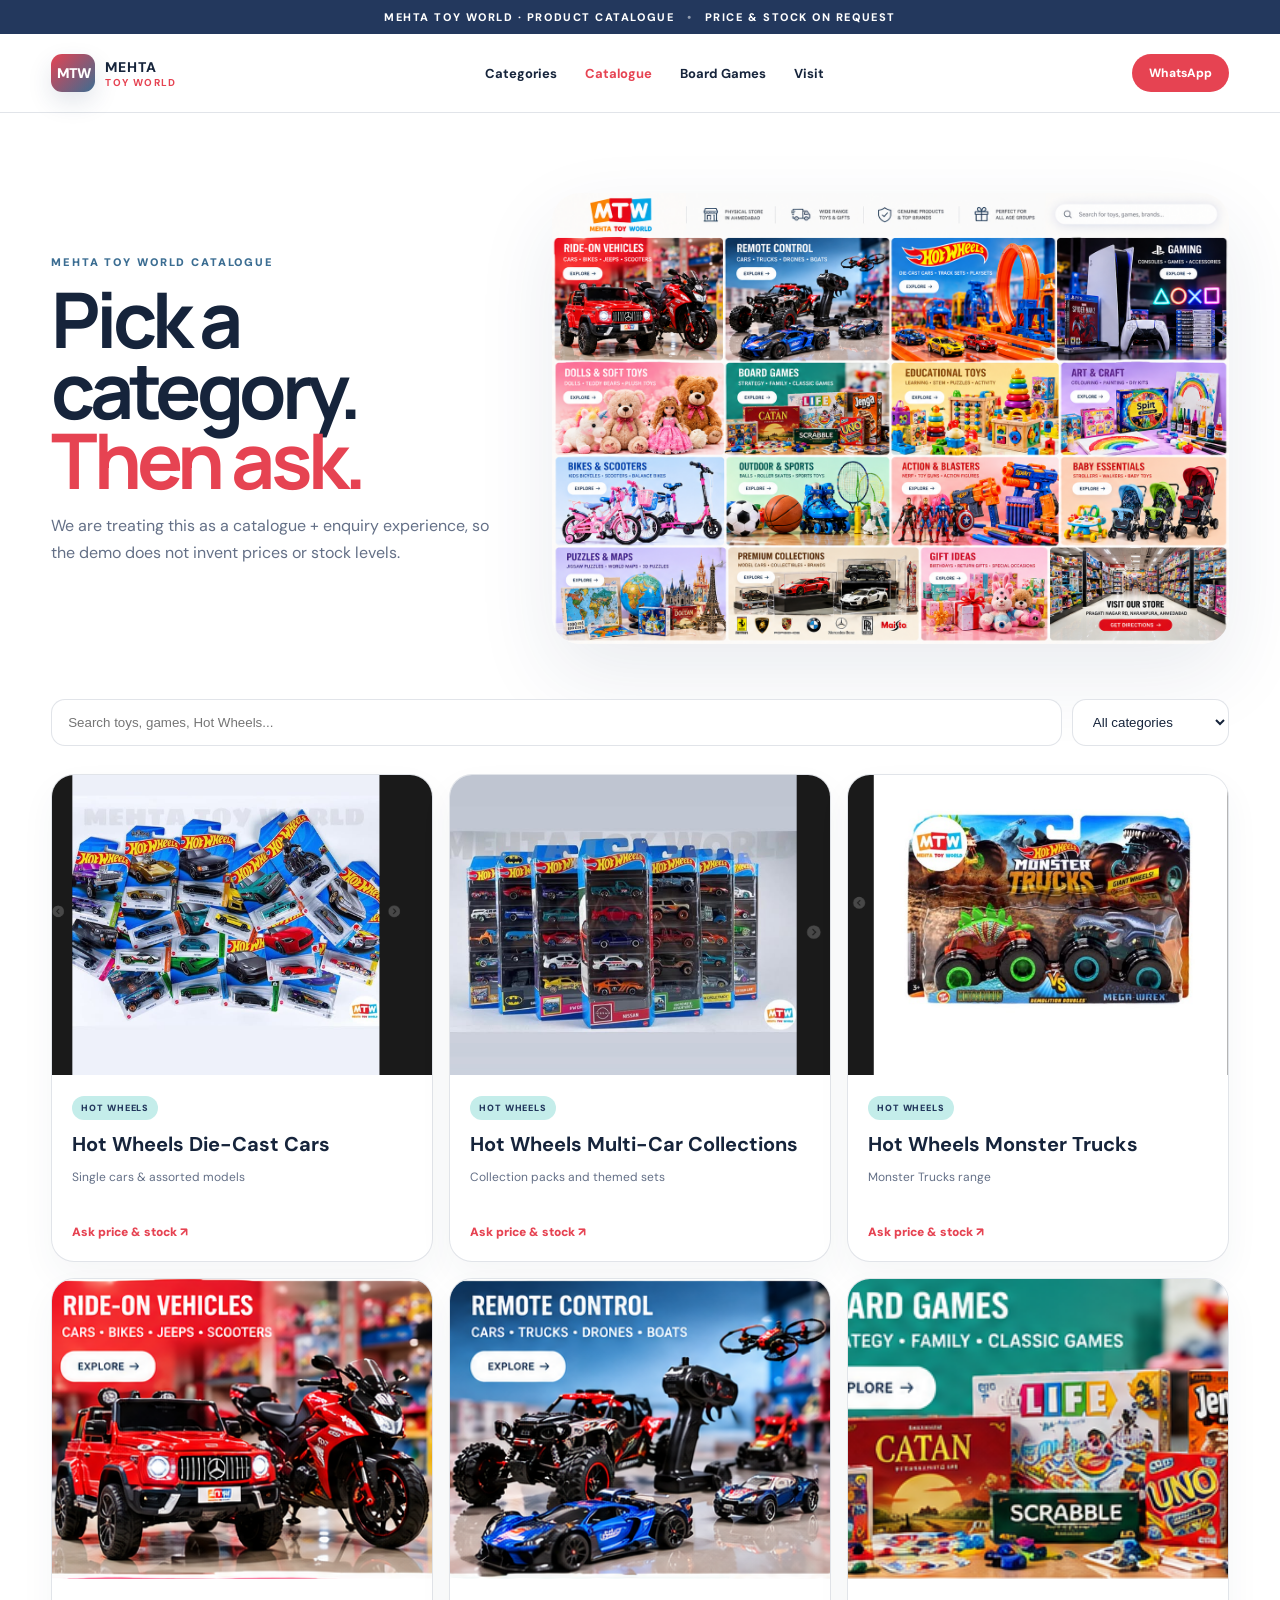
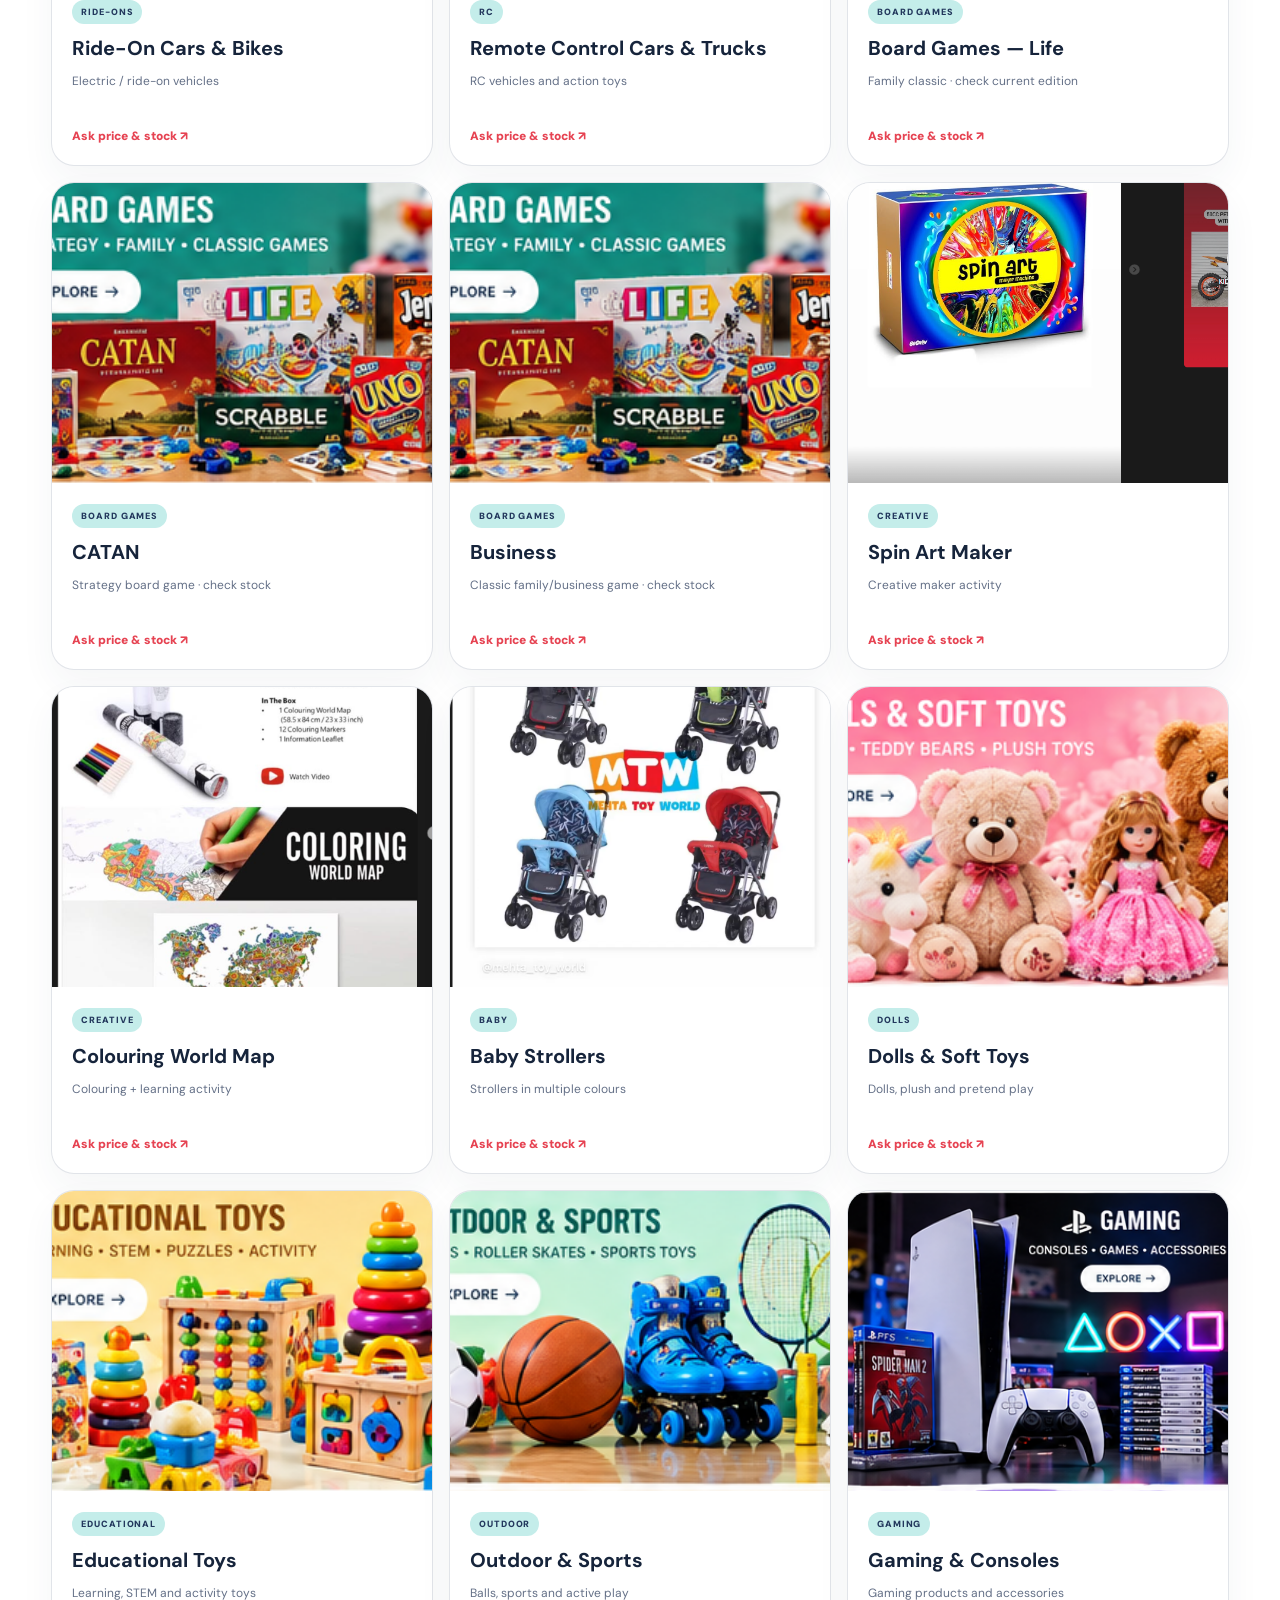
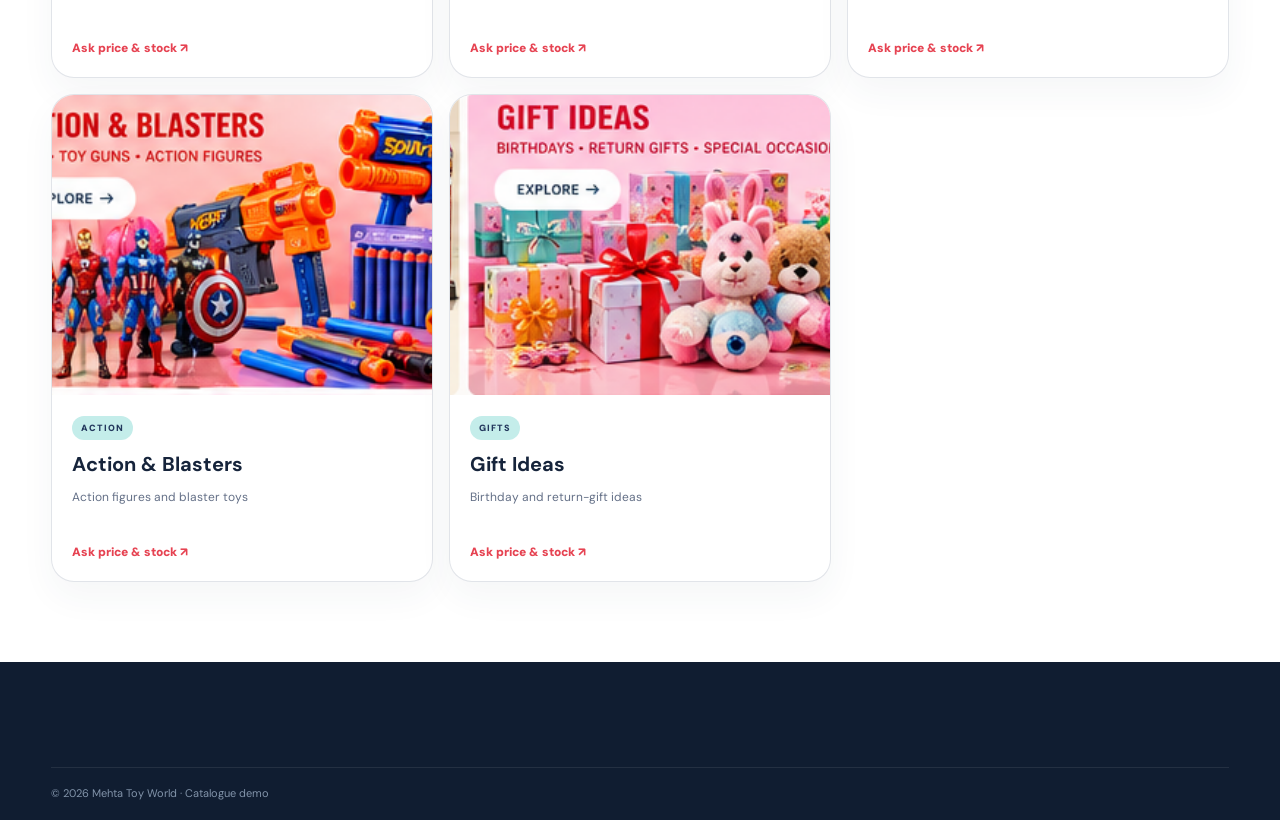
==== shop.html @ 62bc7cdd "Add files via upload" ====
<!doctype html><html lang="en"><head><meta charset="utf-8"><meta name="viewport" content="width=device-width,initial-scale=1"><title>Shop | Mehta Toy World</title><link href="https://fonts.googleapis.com/css2?family=DM+Sans:wght@400;500;600;700;800&family=Manrope:wght@600;700;800&display=swap" rel="stylesheet"><link rel="stylesheet" href="style.css"></head><body>
<div class="topbar">MEHTA TOY WORLD · PRODUCT CATALOGUE <span>•</span> PRICE & STOCK ON REQUEST</div><header class="site-header"><div class="wrap nav"><a class="brand" href="index.html"><span class="brand-mark">MTW</span><span>MEHTA <b>TOY WORLD</b></span></a><nav><a href="index.html#categories">Categories</a><a class="active" href="shop.html">Catalogue</a><a href="index.html#games">Board Games</a><a href="index.html#visit">Visit</a></nav><div class="nav-actions"><a class="pill red" href="https://wa.me/918140092255" target="_blank">WhatsApp</a></div></div></header>
<main class="shop-page"><div class="wrap"><div class="shop-hero"><div><div class="eyebrow">MEHTA TOY WORLD CATALOGUE</div><h1>Pick a category.<br><span>Then ask.</span></h1><p>We are treating this as a catalogue + enquiry experience, so the demo does not invent prices or stock levels.</p></div><img src="assets/category-showcase.png" alt="Toy category showcase"></div>
<div class="filters"><input id="search" placeholder="Search toys, games, Hot Wheels..."><select id="category"><option value="all">All categories</option><option value="rideons">Ride-On Vehicles</option><option value="hotwheels">Hot Wheels</option><option value="rc">Remote Control</option><option value="board">Board Games</option><option value="creative">Art & Creative</option><option value="baby">Baby Essentials</option><option value="dolls">Dolls & Soft Toys</option><option value="educational">Educational</option><option value="outdoor">Outdoor & Sports</option><option value="gaming">Gaming</option><option value="action">Action & Blasters</option><option value="gifts">Gift Ideas</option></select></div>
<div id="catalogue" class="catalogue-grid"></div></div></main>
<footer><div class="wrap footer-bottom">© 2026 Mehta Toy World · Catalogue demo</div></footer><script src="app.js"></script></body></html>
---- style.css ----
:root{--red:#E64352;--ivory:#F0E1D9;--mint:#C4EDEA;--aqua:#80B8C7;--blue:#3B6D92;--navy:#23385D;--ink:#16243b;--muted:#647087;--white:#fff;--line:#20385d22;--cream:#f7f1ec}*{box-sizing:border-box}html{scroll-behavior:smooth}body{margin:0;font-family:'DM Sans',sans-serif;color:var(--ink);background:#fff}a{color:inherit;text-decoration:none}img{display:block;max-width:100%}.wrap{width:min(1240px,92%);margin:auto}.topbar{background:var(--navy);color:#fff;text-align:center;padding:10px 14px;font-size:11px;letter-spacing:.14em;font-weight:800}.topbar span{opacity:.5;margin:0 8px}.site-header{position:sticky;top:0;z-index:30;background:#ffffffed;backdrop-filter:blur(16px);border-bottom:1px solid var(--line)}.nav{height:78px;display:flex;align-items:center;justify-content:space-between;gap:24px}.brand{display:flex;align-items:center;gap:10px;font-weight:800;letter-spacing:.06em;font-size:14px}.brand b{display:block;color:var(--red);font-size:10px;letter-spacing:.14em}.brand-mark{width:44px;height:38px;border-radius:11px;background:linear-gradient(135deg,var(--red),var(--blue));color:#fff;display:grid;place-items:center;font-weight:900;letter-spacing:-.08em;box-shadow:0 10px 25px #23385d20}.nav nav{display:flex;gap:28px;font-size:13px;font-weight:700}.nav nav a:hover,.nav nav a.active{color:var(--red)}.nav-actions{display:flex;gap:8px}.pill{display:inline-flex;align-items:center;justify-content:center;border-radius:999px;padding:11px 17px;font-size:12px;font-weight:800;transition:.2s}.pill:hover{transform:translateY(-2px)}.pill.red{background:var(--red);color:#fff}.pill.dark{background:var(--navy);color:#fff}.pill.white{background:#fff;color:var(--navy)}.pill.ghost{border:1px solid var(--line);background:#fff}.pill.big{padding:14px 20px}.hero{min-height:760px;position:relative;color:#fff;display:grid;align-items:end;overflow:hidden;background:#16243b}.hero-media,.hero-overlay{position:absolute;inset:0}.hero-media img{width:100%;height:100%;object-fit:cover;object-position:center}.hero-overlay{background:linear-gradient(90deg,#071426e8 0%,#071426a8 40%,#07142625 75%),linear-gradient(0deg,#071426d9 0%,transparent 55%)}.hero-content{position:relative;padding:110px 0 70px;max-width:1240px}.eyebrow{font-size:11px;letter-spacing:.17em;font-weight:900;color:var(--blue);margin-bottom:15px}.eyebrow.light{color:#fff9}.hero h1{font-family:Manrope,sans-serif;font-size:clamp(48px,7vw,100px);line-height:.9;letter-spacing:-.07em;margin:0 0 24px;max-width:850px}.hero h1 em{font-style:normal;color:#ff6875}.hero p{max-width:650px;font-size:17px;line-height:1.75;color:#eef4fb}.hero-buttons{display:flex;gap:10px;flex-wrap:wrap;margin-top:28px}.hero-meta{display:flex;gap:25px;flex-wrap:wrap;margin-top:35px;color:#dce8f5;font-size:12px;font-weight:700}.marquee{overflow:hidden;background:var(--red);color:#fff;padding:16px 0;white-space:nowrap;font-weight:900;letter-spacing:.14em;font-size:12px}.marquee div{display:inline-block;animation:scroll 25s linear infinite}.marquee i{font-style:normal;margin:0 18px;color:#ffd9dd}@keyframes scroll{to{transform:translateX(-30%)}}.section{padding:105px 0}.section.cream{background:var(--cream)}.section-head{display:flex;justify-content:space-between;gap:35px;align-items:end;margin-bottom:45px}.section-head h2,.split-copy h2,.visit h2{font-family:Manrope,sans-serif;font-size:clamp(40px,5.5vw,72px);line-height:.95;letter-spacing:-.065em;margin:0}.section-head h2 span,.split-copy h2 span,.visit h2 span{color:var(--red)}.section-head>p{max-width:390px;color:var(--muted);line-height:1.7}.cat-grid{display:grid;grid-template-columns:repeat(4,1fr);gap:13px}.cat-card{position:relative;min-height:245px;border-radius:24px;overflow:hidden;background:var(--navy);box-shadow:0 20px 45px #23385d14}.cat-card.tall{min-height:330px;grid-row:span 2}.cat-card img{width:100%;height:100%;object-fit:cover;transition:.5s}.cat-card:after{content:'';position:absolute;inset:0;background:linear-gradient(0deg,#08182ddd,transparent 65%)}.cat-card:hover img{transform:scale(1.05)}.cat-card>div{position:absolute;z-index:2;bottom:20px;left:20px;color:#fff}.cat-card b{display:block;font-size:19px}.cat-card small{display:block;margin-top:5px;color:#e5edf5;font-size:11px}.feature-grid{display:grid;grid-template-columns:1.5fr 1fr 1fr;gap:16px}.feature-product{background:#fff;border-radius:28px;overflow:hidden;box-shadow:0 20px 55px #23385d12}.feature-product.large{grid-row:span 2}.feature-product img{width:100%;height:290px;object-fit:cover}.feature-product.large img{height:430px}.feature-product>div{padding:22px}.feature-product h3{margin:8px 0 6px;font-size:23px}.feature-product p{color:var(--muted);font-size:13px;line-height:1.6;margin:0 0 16px}.feature-product a{font-size:12px;font-weight:900;color:var(--red)}.tag,.mini-tag{display:inline-flex;padding:6px 9px;border-radius:999px;background:#23385d;color:#fff;font-size:9px;font-weight:900;letter-spacing:.1em}.tag.aqua{background:var(--aqua);color:var(--navy)}.tag.blue{background:var(--blue)}.tag.redtag{background:var(--red)}.split-section{padding:115px 0;background:linear-gradient(135deg,var(--mint),#fff 65%)}.split{display:grid;grid-template-columns:1fr 1fr;gap:70px;align-items:center}.split-copy p{color:var(--muted);line-height:1.8;max-width:560px}.game-list{display:flex;gap:8px;flex-wrap:wrap;margin:25px 0 30px}.game-list span{padding:9px 12px;background:#fff;border:1px solid var(--line);border-radius:999px;font-size:10px;font-weight:900}.game-visual{position:relative;border-radius:35px;overflow:hidden;box-shadow:0 35px 80px #23385d20}.game-visual img{width:100%;height:520px;object-fit:cover}.game-note{position:absolute;left:25px;bottom:25px;background:#fff;padding:16px 20px;border-radius:18px;font-size:11px;letter-spacing:.12em}.game-note b{font-size:18px;letter-spacing:-.03em}.showroom{display:grid;grid-template-columns:1.15fr .85fr;gap:60px;align-items:center}.showroom-image{border-radius:35px;overflow:hidden;box-shadow:0 35px 80px #23385d20}.showroom-image img{width:100%;height:650px;object-fit:cover}.showroom-copy p{color:var(--muted);line-height:1.8;max-width:500px}.stats{display:grid;grid-template-columns:1fr 1fr;gap:14px;margin:30px 0}.stats div{padding:18px;background:var(--cream);border-radius:17px}.stats b{display:block;color:var(--red);font-size:12px}.stats span{display:block;margin-top:6px;font-size:12px;font-weight:700}.dark-section{background:var(--navy);color:#fff}.light-head h2{color:#fff}.light-head h2 span{color:#80b8c7}.light-head p{color:#bfcde0}.photo-wall{display:grid;grid-template-columns:repeat(12,1fr);grid-auto-rows:100px;gap:10px}.photo-wall img{width:100%;height:100%;object-fit:cover;border-radius:17px}.photo-wall img:nth-child(1){grid-column:span 5;grid-row:span 5}.photo-wall img:nth-child(2){grid-column:span 3;grid-row:span 3}.photo-wall img:nth-child(3){grid-column:span 4;grid-row:span 3}.photo-wall img:nth-child(4){grid-column:span 3;grid-row:span 3}.photo-wall img:nth-child(5){grid-column:span 4;grid-row:span 3}.photo-wall img:nth-child(6){grid-column:span 5;grid-row:span 3}.visit{padding:105px 0;background:var(--ivory)}.visit-grid{display:grid;grid-template-columns:1fr 1fr;gap:60px;align-items:center}.visit p{max-width:520px;color:#5e6979;line-height:1.8;margin:25px 0}.visit-actions{display:flex;gap:10px;flex-wrap:wrap}.visit-card{background:#fff;border-radius:28px;overflow:hidden;box-shadow:0 30px 70px #23385d18}.visit-card img{width:100%;height:350px;object-fit:cover}.visit-card>div{padding:20px}.visit-card b,.visit-card span,.visit-card a{display:block}.visit-card span{color:var(--muted);font-size:12px;margin:5px 0 10px}.visit-card a{color:var(--red);font-size:12px;font-weight:800}footer{background:#101d31;color:#dbe5f2;padding:60px 0 20px}.footer-grid{display:grid;grid-template-columns:2fr 1fr 1fr;gap:50px}.footer-grid p{max-width:420px;color:#9fb0c5;line-height:1.7;font-size:13px}.footer-grid>b{display:block;color:#fff;font-size:11px;letter-spacing:.13em;margin-bottom:15px}.footer-grid a:not(.brand){display:block;color:#b6c3d3;font-size:12px;margin:10px 0}.footer-bottom{margin-top:45px;padding-top:18px;border-top:1px solid #ffffff15;color:#8294aa;font-size:11px}.shop-page{padding:80px 0}.shop-hero{display:grid;grid-template-columns:.8fr 1.2fr;gap:50px;align-items:center;margin-bottom:55px}.shop-hero h1{font-family:Manrope;font-size:clamp(45px,6vw,78px);line-height:.92;letter-spacing:-.06em;margin:0}.shop-hero h1 span{color:var(--red)}.shop-hero p{color:var(--muted);line-height:1.7;max-width:500px}.shop-hero img{border-radius:28px;box-shadow:0 30px 80px #23385d18}.filters{display:flex;gap:10px;margin-bottom:28px}.filters input,.filters select{border:1px solid var(--line);border-radius:14px;padding:14px 16px;background:#fff;color:var(--ink);outline:none}.filters input{flex:1}.catalogue-grid{display:grid;grid-template-columns:repeat(3,1fr);gap:16px}.catalog-card{background:#fff;border:1px solid var(--line);border-radius:23px;overflow:hidden;box-shadow:0 15px 35px #23385d0c}.catalog-img{background:#f7f7f5;height:300px;overflow:hidden}.catalog-img img{width:100%;height:100%;object-fit:cover;transition:.4s}.catalog-card:hover .catalog-img img{transform:scale(1.04)}.catalog-info{padding:20px}.mini-tag{background:var(--mint);color:var(--navy)}.catalog-info h3{font-size:20px;margin:11px 0 5px}.catalog-info p{font-size:12px;color:var(--muted);min-height:36px}.enquire{display:inline-block;color:var(--red);font-size:12px;font-weight:900;margin-top:7px}.empty-state{grid-column:1/-1;padding:70px;text-align:center;background:var(--cream);border-radius:25px;color:var(--muted)}@media(max-width:950px){.nav nav{display:none}.cat-grid{grid-template-columns:repeat(2,1fr)}.feature-grid{grid-template-columns:1fr 1fr}.feature-product.large{grid-row:auto}.split,.showroom,.visit-grid,.shop-hero{grid-template-columns:1fr}.showroom-image img{height:480px}.catalogue-grid{grid-template-columns:repeat(2,1fr)}}@media(max-width:650px){.nav{height:66px}.nav-actions .ghost{display:none}.hero{min-height:690px}.hero-content{padding-bottom:45px}.hero h1{font-size:53px}.hero p{font-size:14px}.section,.split-section,.visit,.shop-page{padding:70px 0}.section-head{display:block}.section-head>p{margin-top:18px}.cat-grid{grid-template-columns:1fr 1fr;gap:9px}.cat-card,.cat-card.tall{min-height:185px}.cat-card b{font-size:15px}.cat-card small{font-size:9px}.feature-grid{grid-template-columns:1fr}.feature-product.large img,.feature-product img{height:280px}.game-visual img{height:350px}.photo-wall{grid-template-columns:repeat(2,1fr);grid-auto-rows:170px}.photo-wall img{grid-column:span 1!important;grid-row:span 1!important}.photo-wall img:first-child{grid-column:span 2!important}.footer-grid{grid-template-columns:1fr 1fr}.filters{display:grid;grid-template-columns:1fr}.catalogue-grid{grid-template-columns:1fr}.catalog-img{height:260px}.topbar{font-size:9px}}
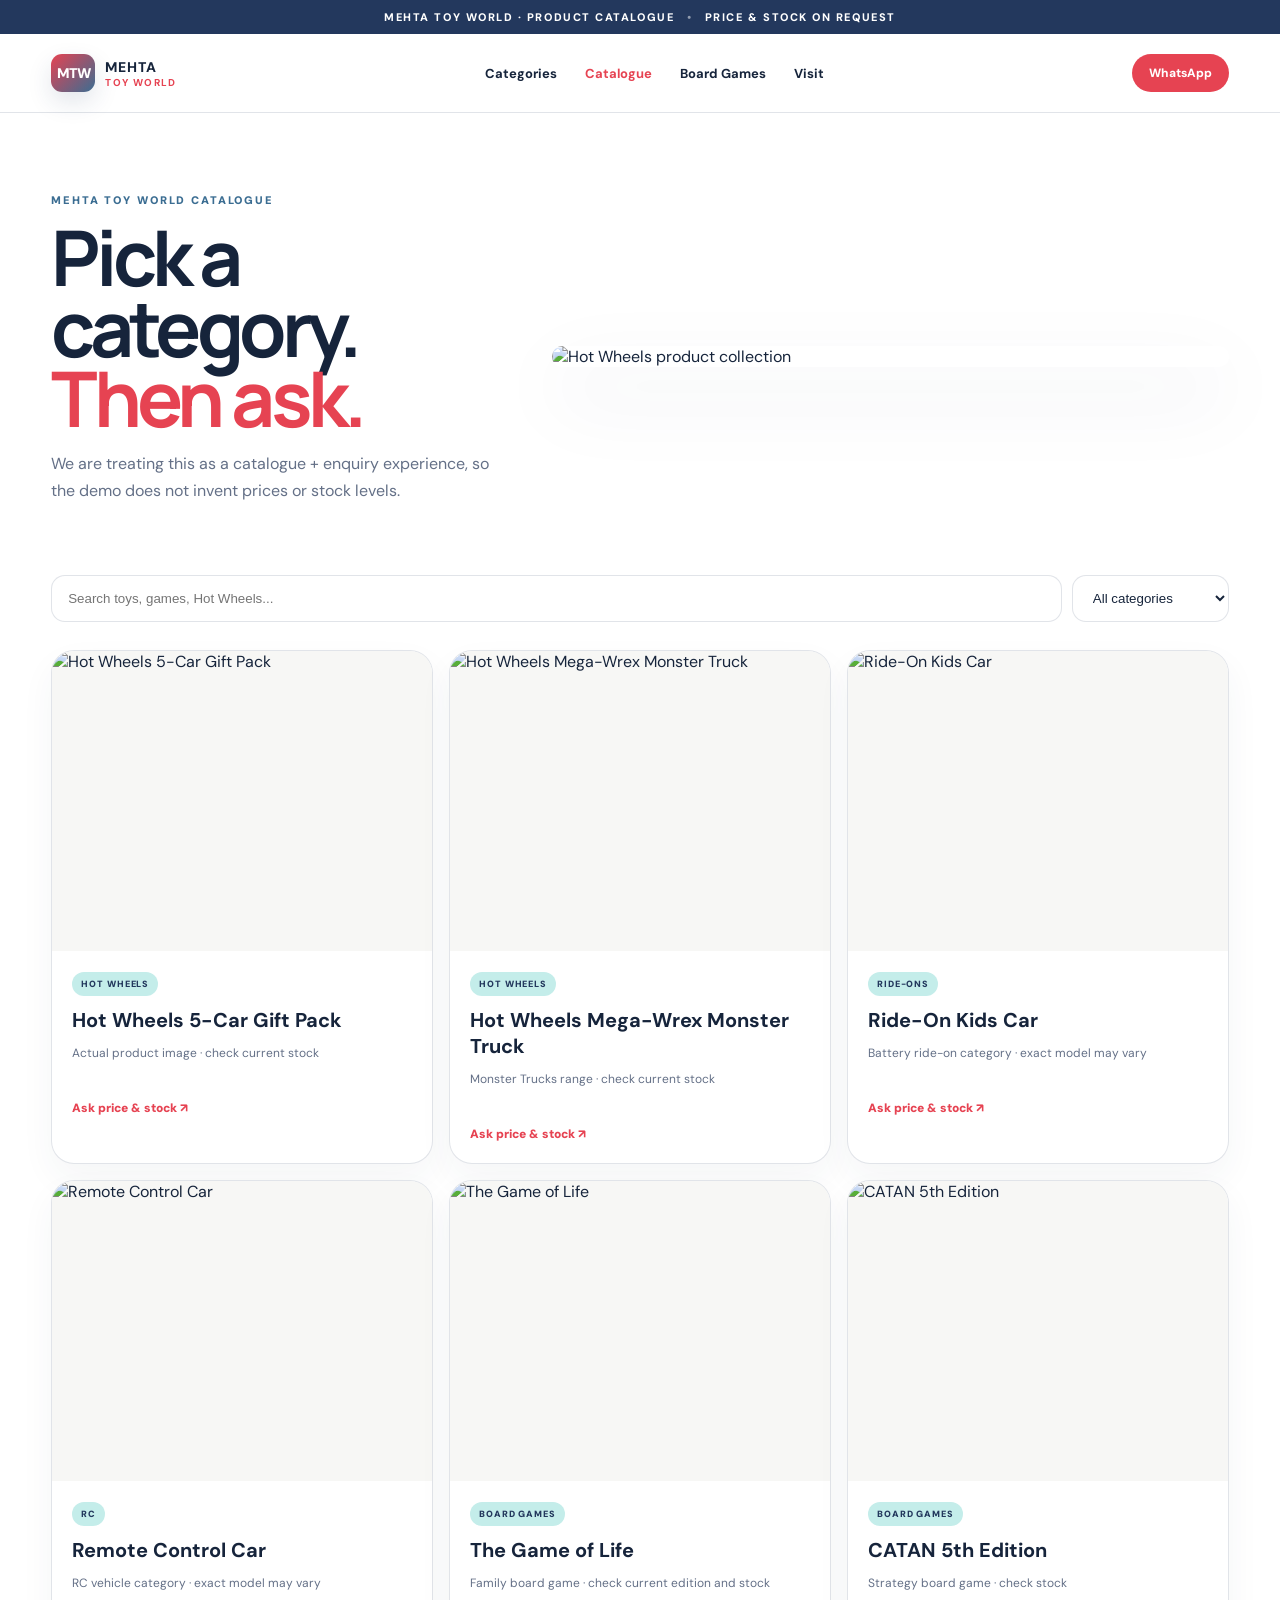
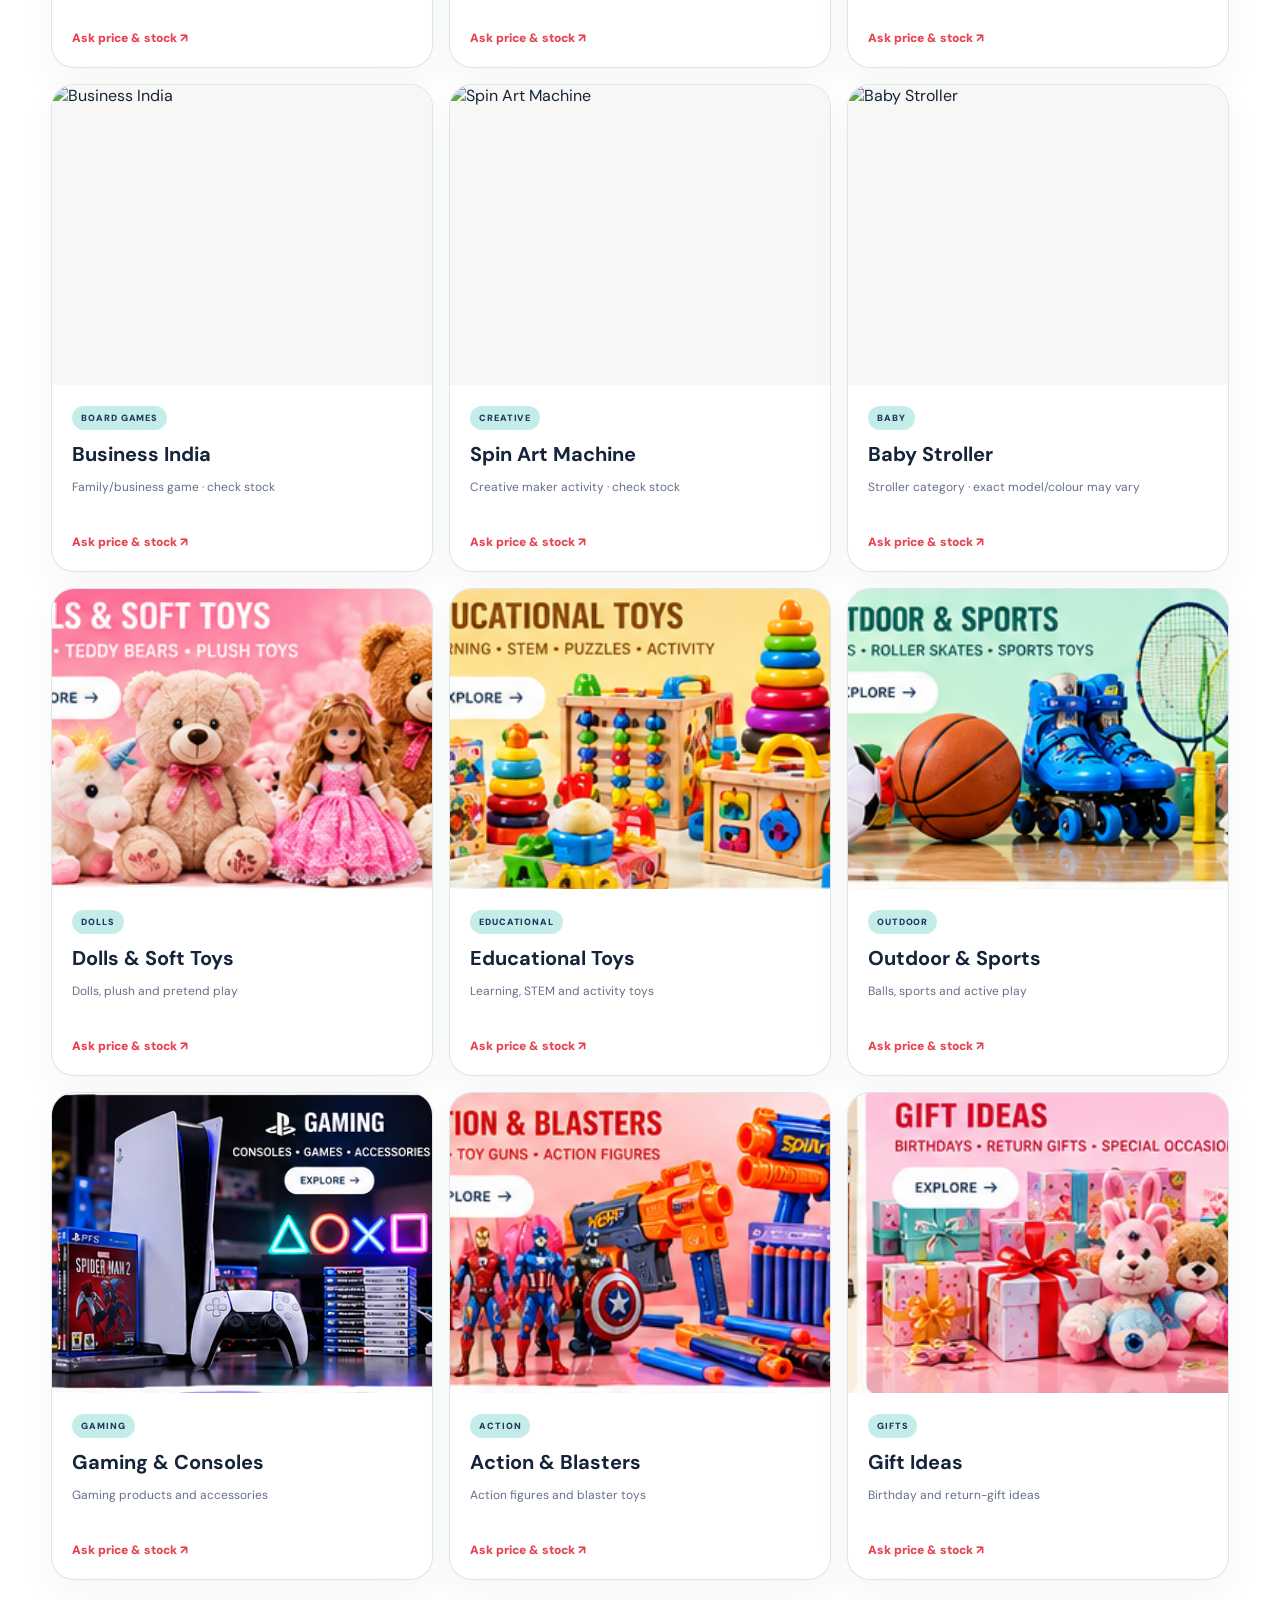
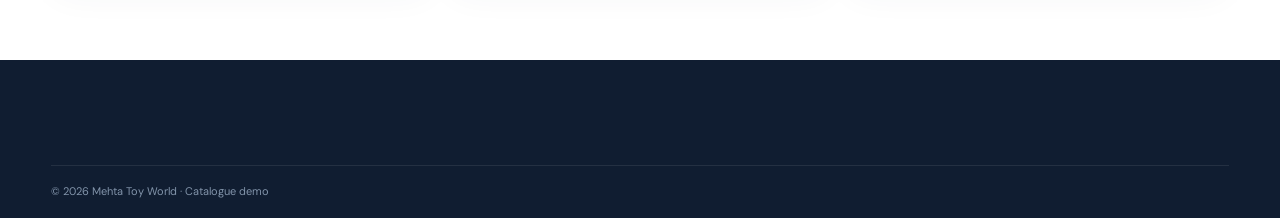
==== commit b4b8f551: "Add files via upload" ====
--- a/shop.html
+++ b/shop.html
@@ -1,6 +1,6 @@
 <!doctype html><html lang="en"><head><meta charset="utf-8"><meta name="viewport" content="width=device-width,initial-scale=1"><title>Shop | Mehta Toy World</title><link href="https://fonts.googleapis.com/css2?family=DM+Sans:wght@400;500;600;700;800&family=Manrope:wght@600;700;800&display=swap" rel="stylesheet"><link rel="stylesheet" href="style.css"></head><body>
 <div class="topbar">MEHTA TOY WORLD · PRODUCT CATALOGUE <span>•</span> PRICE & STOCK ON REQUEST</div><header class="site-header"><div class="wrap nav"><a class="brand" href="index.html"><span class="brand-mark">MTW</span><span>MEHTA <b>TOY WORLD</b></span></a><nav><a href="index.html#categories">Categories</a><a class="active" href="shop.html">Catalogue</a><a href="index.html#games">Board Games</a><a href="index.html#visit">Visit</a></nav><div class="nav-actions"><a class="pill red" href="https://wa.me/918140092255" target="_blank">WhatsApp</a></div></div></header>
-<main class="shop-page"><div class="wrap"><div class="shop-hero"><div><div class="eyebrow">MEHTA TOY WORLD CATALOGUE</div><h1>Pick a category.<br><span>Then ask.</span></h1><p>We are treating this as a catalogue + enquiry experience, so the demo does not invent prices or stock levels.</p></div><img src="assets/category-showcase.png" alt="Toy category showcase"></div>
+<main class="shop-page"><div class="wrap"><div class="shop-hero"><div><div class="eyebrow">MEHTA TOY WORLD CATALOGUE</div><h1>Pick a category.<br><span>Then ask.</span></h1><p>We are treating this as a catalogue + enquiry experience, so the demo does not invent prices or stock levels.</p></div><img src="https://www.funcorp.in/cdn/shop/files/71AYmH6FMJL._SL1500.jpg?v=1741698863" alt="Hot Wheels product collection"></div>
 <div class="filters"><input id="search" placeholder="Search toys, games, Hot Wheels..."><select id="category"><option value="all">All categories</option><option value="rideons">Ride-On Vehicles</option><option value="hotwheels">Hot Wheels</option><option value="rc">Remote Control</option><option value="board">Board Games</option><option value="creative">Art & Creative</option><option value="baby">Baby Essentials</option><option value="dolls">Dolls & Soft Toys</option><option value="educational">Educational</option><option value="outdoor">Outdoor & Sports</option><option value="gaming">Gaming</option><option value="action">Action & Blasters</option><option value="gifts">Gift Ideas</option></select></div>
 <div id="catalogue" class="catalogue-grid"></div></div></main>
 <footer><div class="wrap footer-bottom">© 2026 Mehta Toy World · Catalogue demo</div></footer><script src="app.js"></script></body></html>
--- a/style.css
+++ b/style.css
@@ -1 +1,37 @@
 :root{--red:#E64352;--ivory:#F0E1D9;--mint:#C4EDEA;--aqua:#80B8C7;--blue:#3B6D92;--navy:#23385D;--ink:#16243b;--muted:#647087;--white:#fff;--line:#20385d22;--cream:#f7f1ec}*{box-sizing:border-box}html{scroll-behavior:smooth}body{margin:0;font-family:'DM Sans',sans-serif;color:var(--ink);background:#fff}a{color:inherit;text-decoration:none}img{display:block;max-width:100%}.wrap{width:min(1240px,92%);margin:auto}.topbar{background:var(--navy);color:#fff;text-align:center;padding:10px 14px;font-size:11px;letter-spacing:.14em;font-weight:800}.topbar span{opacity:.5;margin:0 8px}.site-header{position:sticky;top:0;z-index:30;background:#ffffffed;backdrop-filter:blur(16px);border-bottom:1px solid var(--line)}.nav{height:78px;display:flex;align-items:center;justify-content:space-between;gap:24px}.brand{display:flex;align-items:center;gap:10px;font-weight:800;letter-spacing:.06em;font-size:14px}.brand b{display:block;color:var(--red);font-size:10px;letter-spacing:.14em}.brand-mark{width:44px;height:38px;border-radius:11px;background:linear-gradient(135deg,var(--red),var(--blue));color:#fff;display:grid;place-items:center;font-weight:900;letter-spacing:-.08em;box-shadow:0 10px 25px #23385d20}.nav nav{display:flex;gap:28px;font-size:13px;font-weight:700}.nav nav a:hover,.nav nav a.active{color:var(--red)}.nav-actions{display:flex;gap:8px}.pill{display:inline-flex;align-items:center;justify-content:center;border-radius:999px;padding:11px 17px;font-size:12px;font-weight:800;transition:.2s}.pill:hover{transform:translateY(-2px)}.pill.red{background:var(--red);color:#fff}.pill.dark{background:var(--navy);color:#fff}.pill.white{background:#fff;color:var(--navy)}.pill.ghost{border:1px solid var(--line);background:#fff}.pill.big{padding:14px 20px}.hero{min-height:760px;position:relative;color:#fff;display:grid;align-items:end;overflow:hidden;background:#16243b}.hero-media,.hero-overlay{position:absolute;inset:0}.hero-media img{width:100%;height:100%;object-fit:cover;object-position:center}.hero-overlay{background:linear-gradient(90deg,#071426e8 0%,#071426a8 40%,#07142625 75%),linear-gradient(0deg,#071426d9 0%,transparent 55%)}.hero-content{position:relative;padding:110px 0 70px;max-width:1240px}.eyebrow{font-size:11px;letter-spacing:.17em;font-weight:900;color:var(--blue);margin-bottom:15px}.eyebrow.light{color:#fff9}.hero h1{font-family:Manrope,sans-serif;font-size:clamp(48px,7vw,100px);line-height:.9;letter-spacing:-.07em;margin:0 0 24px;max-width:850px}.hero h1 em{font-style:normal;color:#ff6875}.hero p{max-width:650px;font-size:17px;line-height:1.75;color:#eef4fb}.hero-buttons{display:flex;gap:10px;flex-wrap:wrap;margin-top:28px}.hero-meta{display:flex;gap:25px;flex-wrap:wrap;margin-top:35px;color:#dce8f5;font-size:12px;font-weight:700}.marquee{overflow:hidden;background:var(--red);color:#fff;padding:16px 0;white-space:nowrap;font-weight:900;letter-spacing:.14em;font-size:12px}.marquee div{display:inline-block;animation:scroll 25s linear infinite}.marquee i{font-style:normal;margin:0 18px;color:#ffd9dd}@keyframes scroll{to{transform:translateX(-30%)}}.section{padding:105px 0}.section.cream{background:var(--cream)}.section-head{display:flex;justify-content:space-between;gap:35px;align-items:end;margin-bottom:45px}.section-head h2,.split-copy h2,.visit h2{font-family:Manrope,sans-serif;font-size:clamp(40px,5.5vw,72px);line-height:.95;letter-spacing:-.065em;margin:0}.section-head h2 span,.split-copy h2 span,.visit h2 span{color:var(--red)}.section-head>p{max-width:390px;color:var(--muted);line-height:1.7}.cat-grid{display:grid;grid-template-columns:repeat(4,1fr);gap:13px}.cat-card{position:relative;min-height:245px;border-radius:24px;overflow:hidden;background:var(--navy);box-shadow:0 20px 45px #23385d14}.cat-card.tall{min-height:330px;grid-row:span 2}.cat-card img{width:100%;height:100%;object-fit:cover;transition:.5s}.cat-card:after{content:'';position:absolute;inset:0;background:linear-gradient(0deg,#08182ddd,transparent 65%)}.cat-card:hover img{transform:scale(1.05)}.cat-card>div{position:absolute;z-index:2;bottom:20px;left:20px;color:#fff}.cat-card b{display:block;font-size:19px}.cat-card small{display:block;margin-top:5px;color:#e5edf5;font-size:11px}.feature-grid{display:grid;grid-template-columns:1.5fr 1fr 1fr;gap:16px}.feature-product{background:#fff;border-radius:28px;overflow:hidden;box-shadow:0 20px 55px #23385d12}.feature-product.large{grid-row:span 2}.feature-product img{width:100%;height:290px;object-fit:cover}.feature-product.large img{height:430px}.feature-product>div{padding:22px}.feature-product h3{margin:8px 0 6px;font-size:23px}.feature-product p{color:var(--muted);font-size:13px;line-height:1.6;margin:0 0 16px}.feature-product a{font-size:12px;font-weight:900;color:var(--red)}.tag,.mini-tag{display:inline-flex;padding:6px 9px;border-radius:999px;background:#23385d;color:#fff;font-size:9px;font-weight:900;letter-spacing:.1em}.tag.aqua{background:var(--aqua);color:var(--navy)}.tag.blue{background:var(--blue)}.tag.redtag{background:var(--red)}.split-section{padding:115px 0;background:linear-gradient(135deg,var(--mint),#fff 65%)}.split{display:grid;grid-template-columns:1fr 1fr;gap:70px;align-items:center}.split-copy p{color:var(--muted);line-height:1.8;max-width:560px}.game-list{display:flex;gap:8px;flex-wrap:wrap;margin:25px 0 30px}.game-list span{padding:9px 12px;background:#fff;border:1px solid var(--line);border-radius:999px;font-size:10px;font-weight:900}.game-visual{position:relative;border-radius:35px;overflow:hidden;box-shadow:0 35px 80px #23385d20}.game-visual img{width:100%;height:520px;object-fit:cover}.game-note{position:absolute;left:25px;bottom:25px;background:#fff;padding:16px 20px;border-radius:18px;font-size:11px;letter-spacing:.12em}.game-note b{font-size:18px;letter-spacing:-.03em}.showroom{display:grid;grid-template-columns:1.15fr .85fr;gap:60px;align-items:center}.showroom-image{border-radius:35px;overflow:hidden;box-shadow:0 35px 80px #23385d20}.showroom-image img{width:100%;height:650px;object-fit:cover}.showroom-copy p{color:var(--muted);line-height:1.8;max-width:500px}.stats{display:grid;grid-template-columns:1fr 1fr;gap:14px;margin:30px 0}.stats div{padding:18px;background:var(--cream);border-radius:17px}.stats b{display:block;color:var(--red);font-size:12px}.stats span{display:block;margin-top:6px;font-size:12px;font-weight:700}.dark-section{background:var(--navy);color:#fff}.light-head h2{color:#fff}.light-head h2 span{color:#80b8c7}.light-head p{color:#bfcde0}.photo-wall{display:grid;grid-template-columns:repeat(12,1fr);grid-auto-rows:100px;gap:10px}.photo-wall img{width:100%;height:100%;object-fit:cover;border-radius:17px}.photo-wall img:nth-child(1){grid-column:span 5;grid-row:span 5}.photo-wall img:nth-child(2){grid-column:span 3;grid-row:span 3}.photo-wall img:nth-child(3){grid-column:span 4;grid-row:span 3}.photo-wall img:nth-child(4){grid-column:span 3;grid-row:span 3}.photo-wall img:nth-child(5){grid-column:span 4;grid-row:span 3}.photo-wall img:nth-child(6){grid-column:span 5;grid-row:span 3}.visit{padding:105px 0;background:var(--ivory)}.visit-grid{display:grid;grid-template-columns:1fr 1fr;gap:60px;align-items:center}.visit p{max-width:520px;color:#5e6979;line-height:1.8;margin:25px 0}.visit-actions{display:flex;gap:10px;flex-wrap:wrap}.visit-card{background:#fff;border-radius:28px;overflow:hidden;box-shadow:0 30px 70px #23385d18}.visit-card img{width:100%;height:350px;object-fit:cover}.visit-card>div{padding:20px}.visit-card b,.visit-card span,.visit-card a{display:block}.visit-card span{color:var(--muted);font-size:12px;margin:5px 0 10px}.visit-card a{color:var(--red);font-size:12px;font-weight:800}footer{background:#101d31;color:#dbe5f2;padding:60px 0 20px}.footer-grid{display:grid;grid-template-columns:2fr 1fr 1fr;gap:50px}.footer-grid p{max-width:420px;color:#9fb0c5;line-height:1.7;font-size:13px}.footer-grid>b{display:block;color:#fff;font-size:11px;letter-spacing:.13em;margin-bottom:15px}.footer-grid a:not(.brand){display:block;color:#b6c3d3;font-size:12px;margin:10px 0}.footer-bottom{margin-top:45px;padding-top:18px;border-top:1px solid #ffffff15;color:#8294aa;font-size:11px}.shop-page{padding:80px 0}.shop-hero{display:grid;grid-template-columns:.8fr 1.2fr;gap:50px;align-items:center;margin-bottom:55px}.shop-hero h1{font-family:Manrope;font-size:clamp(45px,6vw,78px);line-height:.92;letter-spacing:-.06em;margin:0}.shop-hero h1 span{color:var(--red)}.shop-hero p{color:var(--muted);line-height:1.7;max-width:500px}.shop-hero img{border-radius:28px;box-shadow:0 30px 80px #23385d18}.filters{display:flex;gap:10px;margin-bottom:28px}.filters input,.filters select{border:1px solid var(--line);border-radius:14px;padding:14px 16px;background:#fff;color:var(--ink);outline:none}.filters input{flex:1}.catalogue-grid{display:grid;grid-template-columns:repeat(3,1fr);gap:16px}.catalog-card{background:#fff;border:1px solid var(--line);border-radius:23px;overflow:hidden;box-shadow:0 15px 35px #23385d0c}.catalog-img{background:#f7f7f5;height:300px;overflow:hidden}.catalog-img img{width:100%;height:100%;object-fit:cover;transition:.4s}.catalog-card:hover .catalog-img img{transform:scale(1.04)}.catalog-info{padding:20px}.mini-tag{background:var(--mint);color:var(--navy)}.catalog-info h3{font-size:20px;margin:11px 0 5px}.catalog-info p{font-size:12px;color:var(--muted);min-height:36px}.enquire{display:inline-block;color:var(--red);font-size:12px;font-weight:900;margin-top:7px}.empty-state{grid-column:1/-1;padding:70px;text-align:center;background:var(--cream);border-radius:25px;color:var(--muted)}@media(max-width:950px){.nav nav{display:none}.cat-grid{grid-template-columns:repeat(2,1fr)}.feature-grid{grid-template-columns:1fr 1fr}.feature-product.large{grid-row:auto}.split,.showroom,.visit-grid,.shop-hero{grid-template-columns:1fr}.showroom-image img{height:480px}.catalogue-grid{grid-template-columns:repeat(2,1fr)}}@media(max-width:650px){.nav{height:66px}.nav-actions .ghost{display:none}.hero{min-height:690px}.hero-content{padding-bottom:45px}.hero h1{font-size:53px}.hero p{font-size:14px}.section,.split-section,.visit,.shop-page{padding:70px 0}.section-head{display:block}.section-head>p{margin-top:18px}.cat-grid{grid-template-columns:1fr 1fr;gap:9px}.cat-card,.cat-card.tall{min-height:185px}.cat-card b{font-size:15px}.cat-card small{font-size:9px}.feature-grid{grid-template-columns:1fr}.feature-product.large img,.feature-product img{height:280px}.game-visual img{height:350px}.photo-wall{grid-template-columns:repeat(2,1fr);grid-auto-rows:170px}.photo-wall img{grid-column:span 1!important;grid-row:span 1!important}.photo-wall img:first-child{grid-column:span 2!important}.footer-grid{grid-template-columns:1fr 1fr}.filters{display:grid;grid-template-columns:1fr}.catalogue-grid{grid-template-columns:1fr}.catalog-img{height:260px}.topbar{font-size:9px}}
+/* MTW 2.1 clean hero */
+.hero-clean{min-height:auto;color:var(--navy);background:linear-gradient(135deg,#fffaf5 0%,#fff 48%,#edf9f8 100%);overflow:hidden}
+.hero-clean-grid{min-height:720px;display:grid;grid-template-columns:.9fr 1.1fr;align-items:center;gap:35px;padding:70px 0 45px}
+.hero-copy{position:relative;z-index:4;padding:20px 0}
+.hero-copy .eyebrow{margin-bottom:18px}.hero-copy h1{font-family:Manrope,sans-serif;font-size:clamp(64px,8vw,118px);line-height:.82;letter-spacing:-.075em;margin:0;color:var(--navy)}
+.hero-copy h1 span{color:var(--red)}
+.hero-tagline{font-size:clamp(22px,2.2vw,34px);font-weight:700;margin:25px 0 16px;letter-spacing:-.035em}.hero-tagline b{color:var(--red)}
+.hero-copy>p{max-width:600px;color:#5d6a7d;font-size:16px;line-height:1.75;margin:0}
+.hero-clean .hero-buttons{margin-top:28px}.hero-clean .hero-trust{display:flex;flex-wrap:wrap;gap:9px;margin-top:30px}.hero-trust span{background:#fff;border:1px solid var(--line);border-radius:999px;padding:10px 13px;font-size:10px;font-weight:900;box-shadow:0 8px 24px #23385d0a}
+.hero-visual{position:relative;min-height:590px}.hero-orb{position:absolute;border-radius:50%;filter:blur(.2px)}.orb-a{width:430px;height:430px;background:var(--aqua);opacity:.28;right:60px;top:50px}.orb-b{width:250px;height:250px;background:var(--mint);opacity:.7;right:5px;bottom:10px}
+.hero-product{position:absolute;background:#fff;border:8px solid #fff;border-radius:30px;overflow:hidden;box-shadow:0 30px 70px #23385d20;z-index:2}.hero-product img{width:100%;height:100%;object-fit:cover}.hero-product span{position:absolute;left:14px;bottom:14px;background:var(--navy);color:#fff;border-radius:999px;padding:8px 11px;font-size:9px;font-weight:900;letter-spacing:.1em}.hero-product.main{width:55%;height:390px;right:18%;top:85px;transform:rotate(-2deg)}.hero-product.hot{width:31%;height:220px;right:0;top:18px;transform:rotate(5deg)}.hero-product.games{width:34%;height:245px;left:3%;bottom:20px;transform:rotate(4deg)}.hero-product.creative{width:29%;height:210px;right:3%;bottom:0;transform:rotate(-5deg)}
+.hero-bottom{border-top:1px solid var(--line);background:#fff9;padding:15px 0}.hero-bottom-grid{display:grid;grid-template-columns:1.2fr 1fr 1fr 1fr;gap:15px;font-size:10px;font-weight:900;letter-spacing:.05em;color:#647087}.hero-bottom-grid span:first-child{color:var(--navy);font-weight:900}
+.brand-showcase{padding:90px 0;background:#fff}.compact{margin-bottom:30px}.showcase-frame{position:relative;border-radius:32px;overflow:hidden;background:#f5f7f8;border:1px solid var(--line);box-shadow:0 30px 70px #23385d16}.showcase-frame img{width:100%;height:auto;display:block}.showcase-caption{position:absolute;left:20px;bottom:20px;display:flex;align-items:center;gap:12px;background:#fff;border-radius:999px;padding:10px 14px;box-shadow:0 12px 30px #23385d18;font-size:10px}.showcase-caption b{color:var(--navy)}.showcase-caption span{color:var(--muted)}
+@media(max-width:950px){.hero-clean-grid{grid-template-columns:1fr;min-height:auto;padding-top:55px}.hero-visual{min-height:560px}.hero-bottom-grid{grid-template-columns:1fr 1fr}.showcase-caption{position:relative;left:auto;bottom:auto;border-radius:0;box-shadow:none;border-top:1px solid var(--line)}}
+@media(max-width:650px){.hero-copy h1{font-size:65px}.hero-tagline{font-size:23px}.hero-clean-grid{padding:42px 0 25px}.hero-visual{min-height:430px}.hero-product.main{width:62%;height:270px;right:17%;top:50px}.hero-product.hot{width:36%;height:150px}.hero-product.games{width:38%;height:165px;left:0}.hero-product.creative{width:34%;height:145px}.orb-a{width:280px;height:280px;right:10px}.orb-b{width:170px;height:170px}.hero-bottom-grid{grid-template-columns:1fr 1fr;gap:8px}.brand-showcase{padding:65px 0}.showcase-frame{border-radius:20px}.showcase-frame img{min-height:230px;object-fit:cover;object-position:top center}.showcase-caption{display:block}.showcase-caption span{display:block;margin-top:4px}}
+
+/* 2.2 product imagery refresh — no Instagram screenshots in homepage product sections */
+.showroom-products{display:grid;grid-template-columns:1.15fr .85fr;grid-template-rows:300px 300px;gap:14px}
+.product-tile{position:relative;overflow:hidden;border-radius:28px;background:#f5f6f7;box-shadow:0 25px 60px #23385d16;border:1px solid var(--line)}
+.product-tile.tile-wide{grid-row:1 / span 2}
+.product-tile img{width:100%;height:100%;object-fit:contain;background:#fff;display:block;transition:transform .45s ease}
+.product-tile:hover img{transform:scale(1.04)}
+.product-tile span{position:absolute;left:16px;bottom:16px;background:var(--navy);color:#fff;border-radius:999px;padding:9px 12px;font-size:9px;font-weight:900;letter-spacing:.12em}
+.product-wall{display:grid;grid-template-columns:repeat(12,1fr);grid-auto-rows:110px;gap:12px}
+.spot-card{position:relative;display:block;overflow:hidden;border-radius:20px;background:#fff;border:1px solid #ffffff18;min-height:220px}
+.spot-card img{width:100%;height:100%;object-fit:contain;background:#fff;display:block;transition:transform .45s ease}
+.spot-card:hover img{transform:scale(1.04)}
+.spot-card span{position:absolute;left:12px;right:12px;bottom:12px;background:#23385ddd;color:#fff;border-radius:999px;padding:9px 11px;font-size:9px;font-weight:900;letter-spacing:.08em;text-align:center}
+.spot-card:nth-child(1){grid-column:span 5;grid-row:span 4}
+.spot-card:nth-child(2){grid-column:span 3;grid-row:span 3}
+.spot-card:nth-child(3){grid-column:span 4;grid-row:span 3}
+.spot-card:nth-child(4){grid-column:span 3;grid-row:span 3}
+.spot-card:nth-child(5){grid-column:span 4;grid-row:span 3}
+.spot-card:nth-child(6){grid-column:span 5;grid-row:span 3}
+@media(max-width:950px){.showroom-products{grid-template-rows:240px 240px}.product-wall{grid-template-columns:repeat(2,1fr);grid-auto-rows:250px}.spot-card,.spot-card:nth-child(n){grid-column:span 1;grid-row:span 1}.spot-card:first-child{grid-column:span 2}}
+@media(max-width:650px){.showroom-products{grid-template-columns:1fr 1fr;grid-template-rows:230px 230px}.product-tile.tile-wide{grid-column:span 2;grid-row:auto}.product-wall{grid-template-columns:1fr 1fr;grid-auto-rows:220px}.spot-card,.spot-card:nth-child(n){grid-column:span 1;grid-row:span 1}.spot-card:first-child{grid-column:span 2}.product-tile span{font-size:8px}.spot-card span{font-size:8px}}
